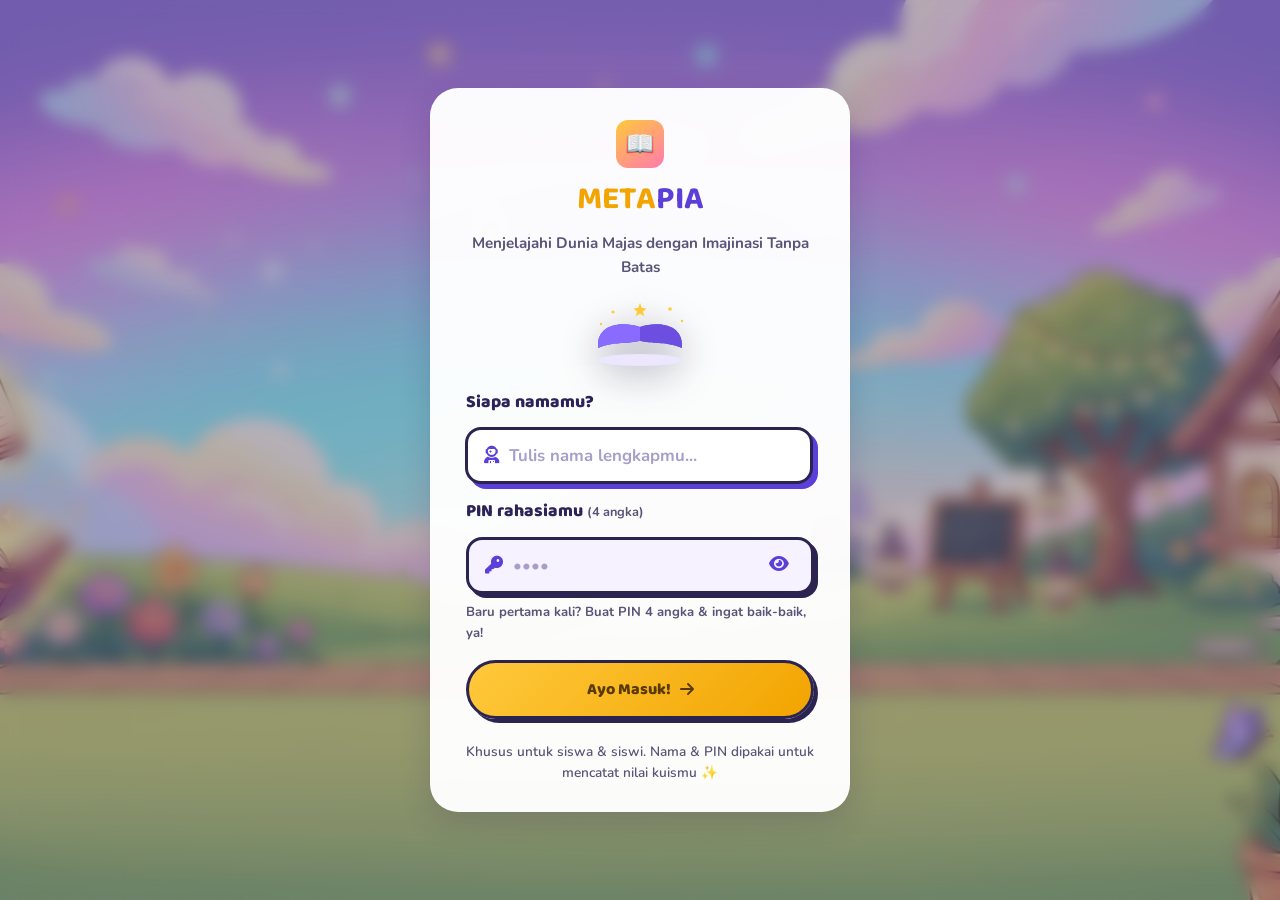
==== index.html @ 40ffdd29 "initial metapia" ====
<!DOCTYPE html>
<html lang="id">
<head>
<meta charset="UTF-8">
<meta name="viewport" content="width=device-width, initial-scale=1.0">
<title>Masuk — METAPIA</title>
<link rel="icon" href="data:image/svg+xml,<svg xmlns=%22http://www.w3.org/2000/svg%22 viewBox=%220 0 100 100%22><text y=%22.9em%22 font-size=%2290%22>📖</text></svg>">
<link rel="stylesheet" href="css/common.css">
<link rel="stylesheet" href="css/index.css">
<link rel="stylesheet" href="https://cdnjs.cloudflare.com/ajax/libs/font-awesome/6.5.1/css/all.min.css">
</head>
<body>

<div class="login-page">
  <div class="login-card">
    <div class="login-logo">
      <div class="brand-badge">📖</div>
    </div>
    <h1 class="login-title">
      <span style="color:var(--yellow-dark)">META</span><span style="color:var(--purple-700)">PIA</span>
    </h1>
    <p class="login-tag">Menjelajahi Dunia Majas dengan Imajinasi Tanpa Batas</p>

    <svg class="login-illustration" viewBox="0 0 200 140" fill="none" xmlns="http://www.w3.org/2000/svg">
      <ellipse cx="100" cy="120" rx="70" ry="10" fill="#EDE6FF"/>
      <path d="M30 95 C30 60 70 55 100 65 C130 55 170 60 170 95 L170 100 C140 88 130 95 100 88 C70 95 60 88 30 100 Z" fill="#5B3FD9"/>
      <path d="M30 95 C30 60 70 55 100 65 L100 88 C70 95 60 88 30 100 Z" fill="#8A6BFF"/>
      <path d="M170 95 C170 60 130 55 100 65 L100 88 C130 95 140 88 170 100 Z" fill="#6C4FE0"/>
      <g fill="#FFC93C">
        <path d="M100 25 l3 8 8 1-6 5 2 8-7-4-7 4 2-8-6-5 8-1z"/>
        <circle cx="55" cy="40" r="2.5"/>
        <circle cx="150" cy="35" r="3"/>
        <circle cx="170" cy="55" r="2"/>
        <circle cx="35" cy="60" r="2"/>
      </g>
    </svg>

    <!-- masuk pakai NAMA + PIN 4 angka (dicek ke Google Sheet, lihat js/auth.js) -->
    <form class="login-form" id="formLogin" novalidate>
      <label class="login-label" for="namaSiswa">Siapa namamu?</label>
      <div class="input-nama">
        <i class="fa-solid fa-user-astronaut"></i>
        <input type="text" id="namaSiswa" maxlength="40" placeholder="Tulis nama lengkapmu..." autocomplete="name" autofocus>
      </div>

      <label class="login-label" for="pinSiswa">PIN rahasiamu <small>(4 angka)</small></label>
      <div class="input-nama">
        <i class="fa-solid fa-key"></i>
        <input type="password" id="pinSiswa" inputmode="numeric" maxlength="4" placeholder="••••" autocomplete="off">
        <button type="button" class="lihat-pin" id="lihatPin" aria-label="Lihat PIN"><i class="fa-solid fa-eye"></i></button>
      </div>
      <p class="login-hint">Baru pertama kali? Buat PIN 4 angka &amp; ingat baik-baik, ya!</p>

      <p id="loginError" class="login-error"></p>
      <button type="submit" class="btn btn-primary btn-block" id="btnMasuk">
        Ayo Masuk! <i class="fa-solid fa-arrow-right"></i>
      </button>
    </form>

    <!-- muncul sekali waktu siswa baru daftar: ngingetin PIN-nya -->
    <div class="login-sukses" id="loginSukses" hidden>
      <div class="sukses-ikon">🎉</div>
      <h2>Halo, <span id="suksesNama"></span>!</h2>
      <p>Namamu sudah terdaftar. Ini PIN rahasiamu, <b>ingat baik-baik</b> ya:</p>
      <div class="pin-besar" id="suksesPin"></div>
      <p class="login-hint">PIN dipakai kalau kamu masuk dari HP/komputer lain.</p>
      <a href="dashboard.html" class="btn btn-primary btn-block">Oke, aku ingat! <i class="fa-solid fa-arrow-right"></i></a>
    </div>

    <p class="login-foot">
      Khusus untuk siswa &amp; siswi. Nama &amp; PIN dipakai untuk mencatat nilai kuismu ✨
    </p>
  </div>
</div>

<script src="js/sheet.js"></script>
<script src="js/auth.js"></script>
</body>
</html>
---- css/common.css ----
/* ==========================================================================
   METAPIA — common.css
   Berisi semua yang DIPAKAI BARENG di semua halaman:
   variabel warna, reset, background, navbar, tombol, footer.
   Wajib di-load duluan sebelum CSS khusus tiap halaman (index.css,
   dashboard.css, materi.css, dst).
   ==========================================================================

/* Ambil font dari Google Fonts.
   - Baloo 2  : buat judul / teks besar, bentuknya bulat & playful (cocok anak SD)
   - Nunito   : buat teks biasa / paragraf, biar tetap enak dibaca */
@import url('https://fonts.googleapis.com/css2?family=Baloo+2:wght@500;600;700;800&family=Nunito:wght@400;600;700;800&display=swap');

/* ==========================================================================
   VARIABEL WARNA & UKURAN (CSS Variables)
   Semua warna, radius, shadow dikumpulin di sini biar kalau mau ganti
   warna tema, cukup ubah di satu tempat ini aja, gak perlu cari satu-satu.
   ========================================================================== */
:root{
  /* warna ungu (warna utama brand METAPIA) */
  --purple-900:#2E2359;   /* ungu paling gelap, dipakai buat judul */
  --purple-700:#5B3FD9;   /* ungu utama, dipakai buat tombol & aksen */
  --purple-500:#8A6BFF;   /* ungu lebih terang */

  /* warna teks */
  --ink:#2C2450;          /* warna teks utama (hampir hitam, tapi keunguan) */
  --ink-soft:#5A5478;     /* warna teks kedua, lebih soft/abu-abu */

  /* warna-warna ceria buat kartu menu (Materi/Video/Kuis/Game) */
  --yellow:#FFC93C;
  --yellow-dark:#F2A400;
  --blue:#4FC3F7;
  --blue-dark:#2196D8;
  --pink:#FF7AAE;
  --pink-dark:#F2467F;
  --green:#3FDDB0;
  --green-dark:#17BC8F;

  --white:#FFFFFF;
  --card-bg:#FFFFFF;      /* warna dasar kartu/box */

  /* bayangan (box-shadow) yang dipakai berulang-ulang */
  --shadow-soft: 0 10px 30px rgba(46,35,89,0.18);  /* buat navbar & kartu login */
  --shadow-card: 0 8px 20px rgba(46,35,89,0.12);   /* buat kartu-kartu biasa */

  /* radius sudut biar bentuknya bulat/rounded, bukan kotak tajam */
  --radius-lg: 28px;  /* buat card besar (feature card, login card) */
  --radius-md: 18px;  /* buat card sedang (item card) */
  --radius-sm: 12px;  /* buat elemen kecil */

  /* biar gampang ganti font, cukup ubah di sini */
  --font-display:'Baloo 2', system-ui, sans-serif;
  --font-body:'Nunito', system-ui, sans-serif;

  /* skala tampilan (lihat bagian "SKALA LAYAR BESAR" di bawah) */
  --skala:1;
}

/* ==========================================================================
   SKALA LAYAR BESAR
   Semua ukuran di web ini pakai px, jadi di layar lebar (mis. laptop 1920
   dengan zoom Windows 100%) semuanya keliatan kecil & banyak ruang kosong.
   Solusinya: di layar yang lebar DAN tinggi, navbar + isi halaman + footer
   diperbesar otomatis pakai "zoom". Hasilnya mirip tampilan zoom 125%.

   PENTING: di dalam elemen yang di-zoom, satuan vh ikut membesar. Jadi
   ukuran yang pakai vh (panel komik, kuis, dashboard) dibagi var(--skala)
   biar tetap pas 1 layar.
   ========================================================================== */
@media (min-width:1700px) and (min-height:820px){ :root{ --skala:1.12; } }
@media (min-width:1880px) and (min-height:880px){ :root{ --skala:1.25; } }
@media (min-width:2300px) and (min-height:1100px){ :root{ --skala:1.5; } }

.navbar, .wrap, .site-footer, .login-card{ zoom:var(--skala); }

/* ==========================================================================
   RESET DASAR
   Biar semua browser mulai dari kondisi yang sama.
   ========================================================================== */
*,*::before,*::after{
  box-sizing:border-box; /* padding & border gak nambahin lebar elemen */
}
html{
  scroll-behavior:smooth; /* kalau ada scroll ke anchor, jalannya halus */
}

/* ==========================================================================
   BODY — background bgMateri.jpg yang diburamin + lapisan ungu tipis,
   SAMA di semua halaman biar serasi (panel komik di Materi/Video/Kuis
   pakai gambar yang sama tapi tajam, jadi keliatan "nyambung").

   Susunannya kolom: navbar di atas, .wrap (isi) ngisi sisa ruang, footer
   selalu nempel di bawah layar.
   ========================================================================== */
body{
  margin:0;
  font-family:var(--font-body);
  color:var(--ink);
  min-height:100vh;
  min-height:100svh;
  display:flex; flex-direction:column;

  background-image:url('../assets/bgMateri.jpg');
  background-size:cover;          /* foto nutupin seluruh layar */
  background-position:center;
  background-repeat:no-repeat;
  background-attachment:fixed;    /* foto diam waktu halaman di-scroll */

  overflow-x:hidden; /* jaga-jaga biar gak ada scroll horizontal gak sengaja */
}
body::before{
  content:''; position:fixed; inset:0; z-index:0;
  background:rgba(46,35,89,0.35);
  backdrop-filter:blur(8px);
  -webkit-backdrop-filter:blur(8px);
  pointer-events:none;
}

/* Judul (h1-h4) pakai font display, teks biasa (p) pakai font body */
h1,h2,h3,h4{ font-family:var(--font-display); margin:0; color:var(--purple-900); }
p{ margin:0; line-height:1.6; }
a{ text-decoration:none; color:inherit; } /* link gak digarisbawahi & warnanya ikut parent */
img{ max-width:100%; display:block; }     /* gambar gak akan melebihi lebar kontainernya */
button{ font-family:var(--font-body); cursor:pointer; }

/* ==========================================================================
   CONTAINER
   Pembungkus konten biar lebar maksimalnya konsisten & ada jarak di kanan-kiri.
   ========================================================================== */
.wrap{
  position:relative;
  z-index:1;
  flex:1 0 auto; /* isi halaman ngisi sisa ruang -> footer kedorong ke dasar layar */
  width:100%;
  max-width:1180px;
  margin:0 auto;   /* bikin kontainer ke tengah halaman */
  padding:0 24px;  /* jarak aman di kiri-kanan buat layar sempit */
}

/* ==========================================================================
   NAVBAR
   Bentuknya pil/rounded, mengambang di atas background foto.
   ========================================================================== */
.navbar{
  position:sticky;  /* nempel di atas layar terus, gak ikut ilang pas discroll */
  top:16px;         /* jarak dari atas layar waktu udah "nempel" */
  z-index:50;       /* dijadiin paling atas biar gak ketiban konten lain pas scroll */
  display:flex;
  align-items:center;
  justify-content:space-between; /* logo kiri, menu tengah, avatar kanan */
  width:calc(100% - 24px); /* body sekarang flex kolom, jadi lebar navbar harus disebut */
  max-width:1180px;
  margin:20px auto 0;
  padding:10px 22px;
  background:rgba(255,255,255,0.97); /* dibikin hampir solid biar gak kalah sama bg yang rame */
  border-radius:100px;               /* bentuk pil */
  box-shadow:0 14px 34px rgba(20,10,60,0.35); /* shadow dipertebal biar navbar "ngambang" jelas di atas bg */
}

.brand{ display:flex; align-items:center; gap:10px; font-family:var(--font-display); font-weight:800; font-size:1.3rem; }
.brand-badge{
  width:38px; height:38px; border-radius:12px;
  background:linear-gradient(145deg, var(--yellow), var(--pink));
  display:flex; align-items:center; justify-content:center;
  font-size:1.2rem;
}
.brand-name span:first-child{ color:var(--yellow-dark); } /* tulisan "META" */
.brand-name span:last-child{ color:var(--purple-700); }   /* tulisan "PIA" */

/* daftar menu navbar (Beranda, Materi, Video, Kuis, Game) */
.nav-links{ display:flex; align-items:center; gap:6px; list-style:none; margin:0; padding:0; }
.nav-links a{
  display:flex; align-items:center; gap:7px;
  padding:9px 16px; border-radius:100px; font-weight:800; color:var(--ink); /* dipertebal & digelapin dikit biar lebih jelas */
  font-size:.95rem;
}
.nav-links a:hover{ background:#EAF2FF; color:var(--purple-700); }
.nav-links a.active{ background:var(--purple-700); color:#fff; } /* menu yang lagi aktif/dibuka */

.nav-right{ display:flex; align-items:center; gap:12px; }
/* pil nama siswa di kanan navbar: [ikon] Nama Siswa */
.avatar-btn{
  display:flex; align-items:center; gap:8px;
  height:42px; max-width:220px;
  padding:0 16px 0 5px;
  border:2px solid var(--purple-700); border-radius:100px;
  background:#EAF2FF;
  font-family:var(--font-display); font-weight:800; font-size:1rem; color:var(--purple-700);
}
.avatar-ikon{
  flex:none;
  width:30px; height:30px;
  display:flex; align-items:center; justify-content:center;
  border-radius:50%;
  background:var(--purple-700); color:#fff;
  font-size:.85rem;
}
.avatar-nama{
  min-width:0;
  overflow:hidden; white-space:nowrap;
  text-overflow:ellipsis; /* nama kepanjangan -> "Muhammad Rah..." */
}
.avatar-btn.nama-panjang{ font-size:.86rem; } /* nama panjang: huruf dikecilin dikit */
.nav-toggle{ display:none; background:none; border:none; font-size:1.4rem; color:var(--purple-700); } /* tombol hamburger, cuma muncul di HP */

/* ==========================================================================
   TOMBOL (BUTTON)
   ========================================================================== */
.btn{
  display:inline-flex; align-items:center; justify-content:center; gap:9px;
  padding:14px 28px; border-radius:100px; border:none; font-weight:800;
  font-family:var(--font-display); font-size:1rem;
  white-space:nowrap; /* teks tombol gak akan turun baris */
}
.btn-primary{ background:linear-gradient(135deg, var(--yellow), var(--yellow-dark)); color:#5A3A00; }
.btn-outline{ background:#fff; color:var(--purple-700); box-shadow:var(--shadow-card); }
.btn-block{ width:100%; } /* tombol selebar kontainernya, biasa dipakai di login */

/* ==========================================================================
   FOOTER
   ========================================================================== */
.site-footer{ position:relative; z-index:1; text-align:center; padding:12px 16px 14px; color:rgba(255,255,255,0.85); font-weight:700; font-size:.85rem; text-shadow:0 2px 6px rgba(15,8,45,0.4); }

/* menu navbar versi HP, muncul waktu tombol hamburger diklik (lihat js/app.js) */
.nav-links.open{
  display:flex;
  position:absolute; top:64px; left:0; right:0; margin:0 12px;
  background:#fff; border-radius:20px; flex-direction:column; padding:14px;
  box-shadow:var(--shadow-soft); z-index:20;
}
.nav-links.open a{ width:100%; }

/* =========================================================================
   RESPONSIVE — bagian yang DIPAKAI BARENG (navbar & menu HP)
   ========================================================================= */
@media (max-width:980px){
  .nav-links{ display:none; }   /* menu navbar disembunyiin */
  .nav-toggle{ display:block; } /* tombol hamburger dimunculin */
}
@media (max-width:600px){
  .navbar{ margin:14px 12px 0; padding:10px 14px; }
  .brand-name{ font-size:1.05rem; }
  .nav-right{ gap:8px; min-width:0; }
  .avatar-btn{ max-width:130px; height:38px; padding:0 12px 0 4px; font-size:.88rem; }
  .avatar-btn.nama-panjang{ font-size:.8rem; }
  .avatar-ikon{ width:28px; height:28px; }
}
@media (max-width:380px){
  .brand-name{ display:none; } /* HP kecil banget: logo aja, biar nama siswa muat */
}
---- css/index.css ----
/* ==========================================================================
   METAPIA — index.css
   Khusus halaman login (index.html). Butuh common.css duluan untuk
   variabel warna, font, dan style dasar.
   ==========================================================================

/* ==========================================================================
   HALAMAN LOGIN
   ========================================================================== */
.login-page{ min-height:100vh; display:flex; align-items:center; justify-content:center; padding:24px; }
.login-card{
  position:relative; z-index:1;
  background:rgba(255,255,255,0.97);
  width:100%; max-width:420px;
  border-radius:var(--radius-lg);
  padding:32px 36px 28px;
  box-shadow:var(--shadow-soft);
  text-align:center;
}
.login-logo{ display:flex; align-items:center; justify-content:center; gap:10px; margin-bottom:6px; }
.login-logo .brand-badge{ width:48px; height:48px; font-size:1.5rem; }
.login-title{ font-size:2rem; margin-top:6px; }
.login-tag{ color:var(--ink-soft); font-weight:700; margin-top:6px; font-size:.95rem; }
.login-illustration{
  width:120px; margin:8px auto 4px;
  filter:drop-shadow(0 10px 18px rgba(15,8,45,0.35)); /* sama kayak book-illustration, ngikutin bentuk gambar */
}

/* form nama siswa */
.login-form[hidden]{ display:none; }
.login-form{ display:flex; flex-direction:column; gap:12px; text-align:left; margin-top:6px; }
.login-label{ font-family:var(--font-display); font-weight:800; font-size:1.1rem; color:var(--purple-900); }
.input-nama{
  display:flex; align-items:center; gap:10px;
  padding:0 16px;
  background:#F6F2FF;
  border:3px solid var(--ink); border-radius:16px;
  box-shadow:4px 4px 0 var(--ink);
  transition:box-shadow .15s, transform .15s;
}
.input-nama:focus-within{ background:#fff; transform:translate(-1px,-1px); box-shadow:5px 5px 0 var(--purple-700); }
.input-nama i{ color:var(--purple-700); font-size:1.1rem; }
.input-nama input{
  flex:1; min-width:0;
  padding:14px 0;
  border:none; outline:none; background:transparent;
  font-family:var(--font-body); font-weight:800; font-size:1.05rem; color:var(--ink);
}
.input-nama input::placeholder{ color:#A79FC9; font-weight:700; }
.login-label small{ font-family:var(--font-body); font-size:.8rem; font-weight:700; color:var(--ink-soft); }
.lihat-pin{ border:none; background:none; color:var(--ink-soft); font-size:1rem; padding:6px; }
.login-hint{ margin-top:-4px; font-size:.82rem; font-weight:700; color:var(--ink-soft); }
.login-form .btn:disabled{ opacity:.7; cursor:wait; }

/* layar sukses daftar (nunjukin PIN) */
.login-sukses{ display:flex; flex-direction:column; align-items:center; gap:10px; margin-top:6px; }
.login-sukses[hidden]{ display:none; }
.sukses-ikon{ font-size:2.4rem; }
.login-sukses h2{ font-size:1.5rem; }
.login-sukses p{ color:var(--ink-soft); font-weight:700; font-size:.95rem; }
.pin-besar{
  font-family:var(--font-display); font-weight:800; font-size:2.6rem; letter-spacing:12px;
  padding:6px 18px 6px 30px;
  background:var(--yellow); color:var(--ink);
  border:3px solid var(--ink); border-radius:16px; box-shadow:4px 4px 0 var(--ink);
}
.login-sukses .btn{ margin-top:8px; border:3px solid var(--ink); box-shadow:4px 4px 0 var(--ink); }
.login-form .btn{ margin-top:4px; border:3px solid var(--ink); box-shadow:4px 4px 0 var(--ink); }
.login-form .btn:active{ transform:translate(3px,3px); box-shadow:1px 1px 0 var(--ink); }
.login-foot{ margin-top:22px; font-size:.85rem; color:var(--ink-soft); font-weight:600; }
.login-error{ display:none; background:#FFE3E3; color:#C23A3A; font-weight:700; font-size:.85rem; padding:10px 14px; border-radius:12px; } /* muncul cuma kalau login gagal */

/* layar PIN (siswa baru) muncul -> ilustrasi buku disembunyikan biar muat */
.login-card:has(.login-sukses:not([hidden])) .login-illustration{ display:none; }
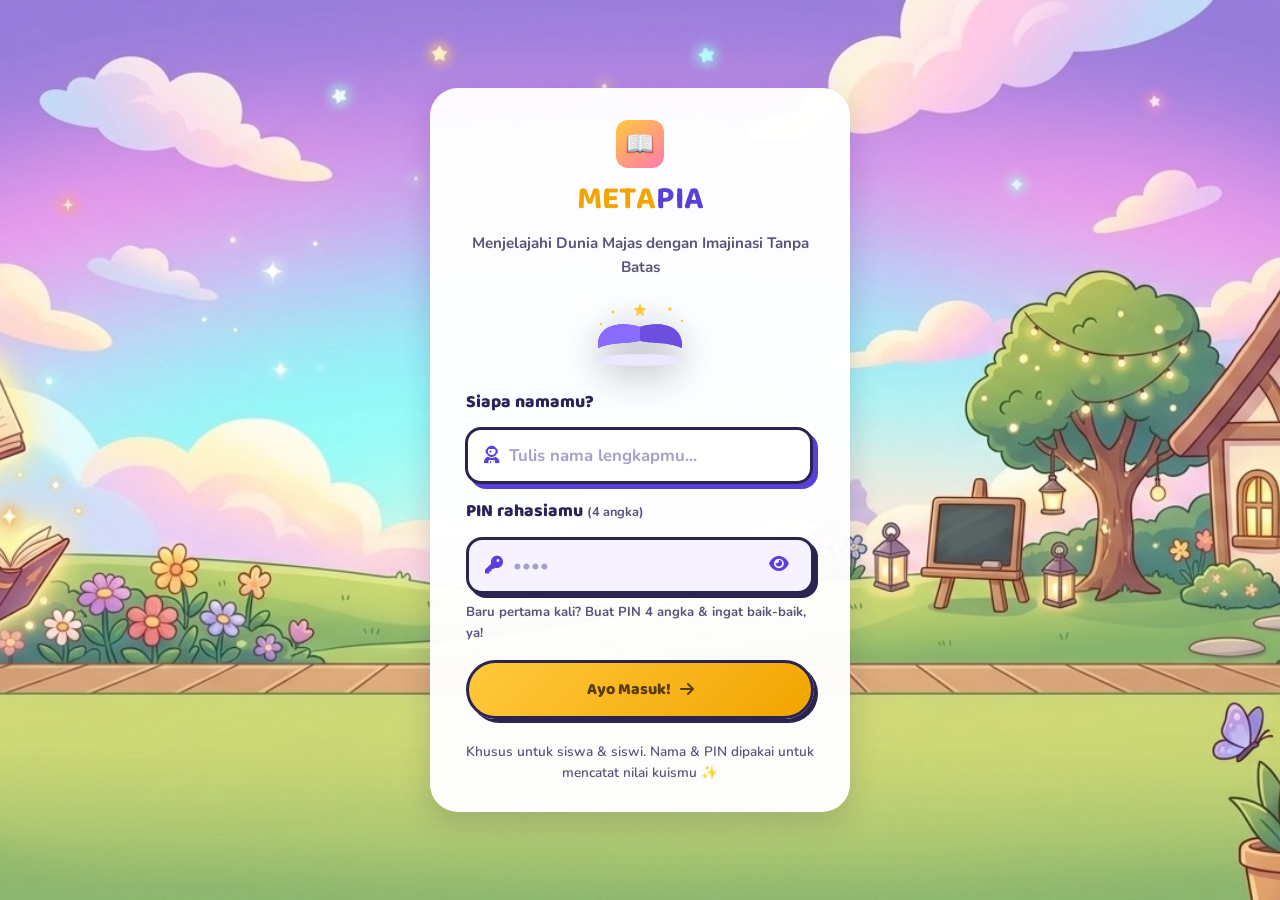
==== commit 001dafe3: "perbaikan kupu kupu" ====
--- a/index.html
+++ b/index.html
@@ -73,6 +73,7 @@
   </div>
 </div>
 
+<script src="js/kupu.js"></script>
 <script src="js/sheet.js"></script>
 <script src="js/auth.js"></script>
 </body>
--- a/css/common.css
+++ b/css/common.css
@@ -101,20 +101,48 @@
   display:flex; flex-direction:column;
 
   background-image:url('../assets/bgMateri.jpg');
-  background-size:cover;          /* foto nutupin seluruh layar */
-  background-position:center;
+  background-size:cover;            /* foto nutupin seluruh layar */
+  background-position:center bottom; /* rumputnya selalu di bawah -> tokoh "napak" */
   background-repeat:no-repeat;
-  background-attachment:fixed;    /* foto diam waktu halaman di-scroll */
+  background-attachment:fixed;      /* foto diam waktu halaman di-scroll */
 
   overflow-x:hidden; /* jaga-jaga biar gak ada scroll horizontal gak sengaja */
-}
-body::before{
-  content:''; position:fixed; inset:0; z-index:0;
-  background:rgba(46,35,89,0.35);
-  backdrop-filter:blur(8px);
-  -webkit-backdrop-filter:blur(8px);
+
+  /* tinggi navbar + jaraknya (dipakai ngitung ukuran panggung/kartu) */
+  --tinggi-navbar:82px;
+}
+
+/* ==========================================================================
+   KUPU-KUPU di background yang kepak-kepak sayap (dipasang js/kupu.js)
+   Sayap "buka-tutup" = gambarnya dipipihin ke samping (scaleX) dengan poros
+   di badan kupu-kupu, plus melayang naik-turun pelan.
+   ========================================================================== */
+.kupu{
+  position:fixed; z-index:0;
   pointer-events:none;
-}
+  animation:kupuMelayang 3.2s ease-in-out infinite;
+}
+.kupu img{
+  display:block; width:100%; height:100%;
+  max-width:none;
+  animation:kupuKepak .55s ease-in-out infinite alternate;
+}
+@keyframes kupuKepak{
+  0%  { transform:scaleX(1); }
+  100%{ transform:scaleX(.25) skewY(-6deg); }
+}
+@keyframes kupuMelayang{
+  0%,100%{ transform:translate(0,0) rotate(0); }
+  50%    { transform:translate(-3px,-7px) rotate(-4deg); }
+}
+/* yang gak suka animasi (pengaturan HP/laptop) -> kupu-kupu diam */
+@media (prefers-reduced-motion:reduce){
+  .kupu, .kupu img{ animation:none; }
+}
+
+/* halaman "layar penuh" (Materi, Video, Kuis, Game): footer disembunyikan biar
+   panggung/kartunya bisa sebesar mungkin. Tombol Keluar ada di pil nama. */
+body.layar-penuh .site-footer{ display:none; }
 
 /* Judul (h1-h4) pakai font display, teks biasa (p) pakai font body */
 h1,h2,h3,h4{ font-family:var(--font-display); margin:0; color:var(--purple-900); }
@@ -180,6 +208,7 @@
 .nav-right{ display:flex; align-items:center; gap:12px; }
 /* pil nama siswa di kanan navbar: [ikon] Nama Siswa */
 .avatar-btn{
+  cursor:pointer; /* diklik = keluar (lihat js/app.js) */
   display:flex; align-items:center; gap:8px;
   height:42px; max-width:220px;
   padding:0 16px 0 5px;
@@ -233,9 +262,54 @@
 /* =========================================================================
    RESPONSIVE — bagian yang DIPAKAI BARENG (navbar & menu HP)
    ========================================================================= */
+/* ==========================================================================
+   MENU BAWAH ALA APLIKASI (HP & tablet) — dibikin js/app.js
+   Di HP, menu navbar atas diganti 5 tombol besar di bawah layar (gampang
+   dijangkau jempol anak-anak). Navbar atas tinggal logo + nama.
+   ========================================================================== */
+.menu-bawah{ display:none; }
+
 @media (max-width:980px){
-  .nav-links{ display:none; }   /* menu navbar disembunyiin */
-  .nav-toggle{ display:block; } /* tombol hamburger dimunculin */
+  .nav-links{ display:none; }   /* menu navbar atas disembunyiin */
+  .nav-toggle{ display:none; }  /* gak perlu hamburger lagi, ada menu bawah */
+
+  body.ada-menu-bawah{
+    --tinggi-menu-bawah:calc(72px + env(safe-area-inset-bottom, 0px));
+    padding-bottom:var(--tinggi-menu-bawah);
+  }
+  .menu-bawah{
+    position:fixed; z-index:60;
+    left:10px; right:10px; bottom:calc(8px + env(safe-area-inset-bottom, 0px));
+    display:grid; grid-template-columns:repeat(5, 1fr);
+    height:62px; padding:6px;
+    background:#fff;
+    border:3px solid var(--ink); border-radius:22px;
+    box-shadow:0 6px 0 rgba(44,36,80,.55), 0 12px 26px rgba(20,10,60,.35);
+  }
+  .menu-bawah a{
+    display:flex; flex-direction:column; align-items:center; justify-content:center; gap:2px;
+    border-radius:16px;
+    color:var(--ink-soft);
+    font-family:var(--font-display); font-weight:800; font-size:.72rem; line-height:1;
+    transition:background .15s, color .15s, transform .15s;
+  }
+  .menu-bawah-ikon{ font-size:1.25rem; line-height:1; }
+  .menu-bawah a:active{ transform:scale(.92); }
+  .menu-bawah a.is-aktif{
+    background:var(--yellow); color:var(--ink);
+    box-shadow:inset 0 0 0 2px var(--ink);
+  }
+  .menu-bawah a.is-aktif .menu-bawah-ikon{ animation:ikonLoncat .5s ease; }
+  @keyframes ikonLoncat{ 40%{ transform:translateY(-4px) scale(1.15); } }
+
+  /* footer pindah ke atas menu bawah */
+  .site-footer{ padding-bottom:6px; }
+}
+/* laptop yang layarnya PENDEK (banyak laptop + bookmark bar): navbar diringkas
+   biar ruang buat isi halaman lebih banyak */
+@media (max-height:760px){
+  body{ --tinggi-navbar:64px; }
+  .navbar{ margin-top:10px; top:10px; padding:6px 18px; }
 }
 @media (max-width:600px){
   .navbar{ margin:14px 12px 0; padding:10px 14px; }
@@ -246,5 +320,9 @@
   .avatar-ikon{ width:28px; height:28px; }
 }
 @media (max-width:380px){
-  .brand-name{ display:none; } /* HP kecil banget: logo aja, biar nama siswa muat */
-}
+  /* HP kecil: tulisan METAPIA tetap tampil, cuma dikecilin; pil nama dipersempit */
+  .brand{ gap:7px; }
+  .brand-badge{ width:34px; height:34px; }
+  .brand-name{ font-size:.98rem; }
+  .avatar-btn{ max-width:112px; }
+}
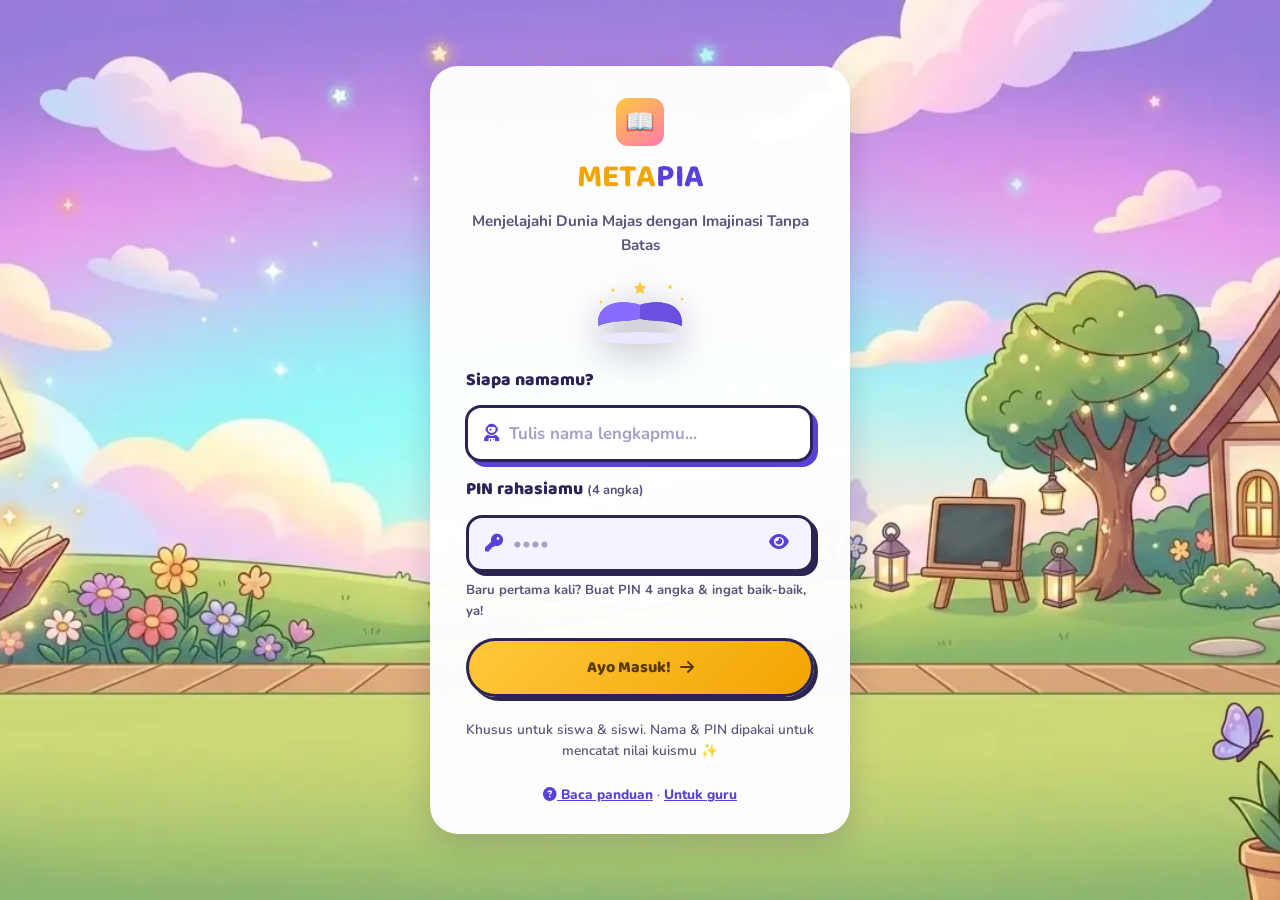
==== commit 6e099788: "PWA + offline: service worker, font/ikon/three.js lokal, login offline, deteksi jaringan lambat, hal" ====
--- a/index.html
+++ b/index.html
@@ -7,7 +7,11 @@
 <link rel="icon" href="data:image/svg+xml,<svg xmlns=%22http://www.w3.org/2000/svg%22 viewBox=%220 0 100 100%22><text y=%22.9em%22 font-size=%2290%22>📖</text></svg>">
 <link rel="stylesheet" href="css/common.css">
 <link rel="stylesheet" href="css/index.css">
-<link rel="stylesheet" href="https://cdnjs.cloudflare.com/ajax/libs/font-awesome/6.5.1/css/all.min.css">
+<!-- PWA: bisa dipasang ke layar utama HP & dibuka offline (lihat sw.js, js/pwa.js) -->
+<link rel="manifest" href="manifest.json">
+<meta name="theme-color" content="#5B3FD9">
+<link rel="apple-touch-icon" href="assets/ikon/apple-touch-icon.png">
+<link rel="stylesheet" href="css/ikon.css">
 </head>
 <body>
 
@@ -70,9 +74,11 @@
     <p class="login-foot">
       Khusus untuk siswa &amp; siswi. Nama &amp; PIN dipakai untuk mencatat nilai kuismu ✨
     </p>
+    <p class="login-foot"><a href="panduan.html" style="color:var(--purple-700); text-decoration:underline; font-weight:800;"><i class="fa-solid fa-circle-question"></i> Baca panduan</a> · <a href="panduan.html#guru" style="color:var(--purple-700); text-decoration:underline; font-weight:800;">Untuk guru</a></p>
   </div>
 </div>
 
+<script src="js/pwa.js"></script>
 <script src="js/kupu.js"></script>
 <script src="js/sheet.js"></script>
 <script src="js/auth.js"></script>
--- a/css/common.css
+++ b/css/common.css
@@ -6,10 +6,20 @@
    dashboard.css, materi.css, dst).
    ==========================================================================
 
-/* Ambil font dari Google Fonts.
+/* Font METAPIA:
    - Baloo 2  : buat judul / teks besar, bentuknya bulat & playful (cocok anak SD)
    - Nunito   : buat teks biasa / paragraf, biar tetap enak dibaca */
-@import url('https://fonts.googleapis.com/css2?family=Baloo+2:wght@500;600;700;800&family=Nunito:wght@400;600;700;800&display=swap');
+/* font disimpan sendiri di assets/font/ (bukan dari Google Fonts) biar
+   ikut tersimpan offline. Keduanya font "variable": 1 file = semua ketebalan.
+   Sumber: Google Fonts (lisensi SIL Open Font License), subset huruf latin. */
+@font-face{
+  font-family:'Baloo 2'; font-style:normal; font-weight:400 800; font-display:swap;
+  src:url('../assets/font/baloo2.woff2') format('woff2');
+}
+@font-face{
+  font-family:'Nunito'; font-style:normal; font-weight:200 1000; font-display:swap;
+  src:url('../assets/font/nunito.woff2') format('woff2');
+}
 
 /* ==========================================================================
    VARIABEL WARNA & UKURAN (CSS Variables)
@@ -85,7 +95,7 @@
 }
 
 /* ==========================================================================
-   BODY — background bgMateri.jpg yang diburamin + lapisan ungu tipis,
+   BODY — background bgMateri.webp yang diburamin + lapisan ungu tipis,
    SAMA di semua halaman biar serasi (panel komik di Materi/Video/Kuis
    pakai gambar yang sama tapi tajam, jadi keliatan "nyambung").
 
@@ -100,7 +110,7 @@
   min-height:100svh;
   display:flex; flex-direction:column;
 
-  background-image:url('../assets/bgMateri.jpg');
+  background-image:url('../assets/bgMateri.webp');
   background-size:cover;            /* foto nutupin seluruh layar */
   background-position:center bottom; /* rumputnya selalu di bawah -> tokoh "napak" */
   background-repeat:no-repeat;
@@ -111,6 +121,30 @@
   /* tinggi navbar + jaraknya (dipakai ngitung ukuran panggung/kartu) */
   --tinggi-navbar:82px;
 }
+
+/* ==========================================================================
+   PENANDA OFFLINE (dipasang js/pwa.js, muncul otomatis waktu internet putus)
+   ========================================================================== */
+.penanda-offline{
+  position:fixed; z-index:80; left:50%; bottom:18px; transform:translateX(-50%);
+  max-width:calc(100% - 24px);
+  cursor:pointer;
+  padding:7px 14px;
+  background:#2C2450; color:#fff;
+  border:2px solid #fff; border-radius:100px;
+  box-shadow:0 6px 16px rgba(20,10,60,.35);
+  font-family:var(--font-body); font-weight:800; font-size:.82rem; text-align:center;
+  animation:offlineMuncul .35s ease-out;
+}
+.penanda-offline[hidden]{ display:none; }
+@keyframes offlineMuncul{ from{ opacity:0; transform:translate(-50%,10px); } }
+.penanda-singkat{ display:none; }
+.penanda-offline.is-kecil{ left:14px; transform:none; padding:5px 12px; }
+.penanda-offline.is-kecil .penanda-teks{ display:none; }
+.penanda-offline.is-kecil .penanda-singkat{ display:inline; }
+/* HP: di atas menu bawah */
+@media (max-width:980px){ .penanda-offline{ bottom:calc(var(--tinggi-menu-bawah, 0px) + 10px); } }
+@media (max-width:600px){ .penanda-offline{ font-size:.74rem; } }
 
 /* ==========================================================================
    KUPU-KUPU di background yang kepak-kepak sayap (dipasang js/kupu.js)
@@ -230,6 +264,13 @@
   text-overflow:ellipsis; /* nama kepanjangan -> "Muhammad Rah..." */
 }
 .avatar-btn.nama-panjang{ font-size:.86rem; } /* nama panjang: huruf dikecilin dikit */
+.btn-panduan{ /* tombol "?" ke halaman Panduan */
+  width:42px; height:42px; flex:none;
+  display:flex; align-items:center; justify-content:center;
+  border:2px solid var(--purple-700); border-radius:50%;
+  background:#fff; color:var(--purple-700); font-size:1.2rem;
+}
+.btn-panduan:hover, .btn-panduan.is-aktif{ background:var(--purple-700); color:#fff; }
 .nav-toggle{ display:none; background:none; border:none; font-size:1.4rem; color:var(--purple-700); } /* tombol hamburger, cuma muncul di HP */
 
 /* ==========================================================================
@@ -316,6 +357,7 @@
   .brand-name{ font-size:1.05rem; }
   .nav-right{ gap:8px; min-width:0; }
   .avatar-btn{ max-width:130px; height:38px; padding:0 12px 0 4px; font-size:.88rem; }
+  .btn-panduan{ width:38px; height:38px; font-size:1.05rem; }
   .avatar-btn.nama-panjang{ font-size:.8rem; }
   .avatar-ikon{ width:28px; height:28px; }
 }
@@ -324,5 +366,5 @@
   .brand{ gap:7px; }
   .brand-badge{ width:34px; height:34px; }
   .brand-name{ font-size:.98rem; }
-  .avatar-btn{ max-width:112px; }
-}
+  .avatar-btn{ max-width:96px; }
+}
--- a/css/ikon.css
+++ b/css/ikon.css
@@ -0,0 +1,50 @@
+/* METAPIA — ikon.css (DIBUAT OTOMATIS oleh docs/buat-ikon.py, jangan diedit manual)
+   Font Awesome Free 6.5.1 (https://fontawesome.com, lisensi ikon CC BY 4.0, font SIL OFL 1.1)
+   dipangkas: hanya ikon yang dipakai METAPIA. */
+@font-face{font-family:'FA Solid';font-style:normal;font-weight:900;font-display:block;src:url('../assets/font/fa-solid.woff2') format('woff2');}
+@font-face{font-family:'FA Regular';font-style:normal;font-weight:400;font-display:block;src:url('../assets/font/fa-regular.woff2') format('woff2');}
+.fa-solid,.fa-regular{display:inline-block;font-style:normal;font-variant:normal;line-height:1;text-rendering:auto;-webkit-font-smoothing:antialiased;-moz-osx-font-smoothing:grayscale;}
+.fa-solid{font-family:'FA Solid';font-weight:900;}
+.fa-regular{font-family:'FA Regular';font-weight:400;}
+.fa-solid::before,.fa-regular::before{content:var(--fa);}
+.fa-spin{animation:fa-spin 1.2s linear infinite;}
+@keyframes fa-spin{to{transform:rotate(360deg);}}
+.fa-arrow-left{--fa:"\f060";}
+.fa-arrow-right{--fa:"\f061";}
+.fa-bars{--fa:"\f0c9";}
+.fa-bolt{--fa:"\f0e7";}
+.fa-book{--fa:"\f02d";}
+.fa-box-archive{--fa:"\f187";}
+.fa-circle-check{--fa:"\f058";}
+.fa-circle-question{--fa:"\f059";}
+.fa-clapperboard{--fa:"\e131";}
+.fa-cube{--fa:"\f1b2";}
+.fa-download{--fa:"\f019";}
+.fa-eye{--fa:"\f06e";}
+.fa-eye-slash{--fa:"\f070";}
+.fa-flag-checkered{--fa:"\f11e";}
+.fa-gamepad{--fa:"\f11b";}
+.fa-gauge-simple{--fa:"\f629";}
+.fa-gauge-simple-high{--fa:"\f62a";}
+.fa-hand{--fa:"\f256";}
+.fa-heart{--fa:"\f004";}
+.fa-house{--fa:"\f015";}
+.fa-image{--fa:"\f03e";}
+.fa-key{--fa:"\f084";}
+.fa-list-ol{--fa:"\f0cb";}
+.fa-map{--fa:"\f279";}
+.fa-pause{--fa:"\f04c";}
+.fa-pen-to-square{--fa:"\f044";}
+.fa-play{--fa:"\f04b";}
+.fa-rotate-right{--fa:"\f2f9";}
+.fa-spinner{--fa:"\f110";}
+.fa-square{--fa:"\f0c8";}
+.fa-star{--fa:"\f005";}
+.fa-stopwatch{--fa:"\f2f2";}
+.fa-thumbs-up{--fa:"\f164";}
+.fa-trophy{--fa:"\f091";}
+.fa-user{--fa:"\f007";}
+.fa-user-astronaut{--fa:"\f4fb";}
+.fa-volume-high{--fa:"\f028";}
+.fa-volume-xmark{--fa:"\f6a9";}
+.fa-xmark{--fa:"\f00d";}
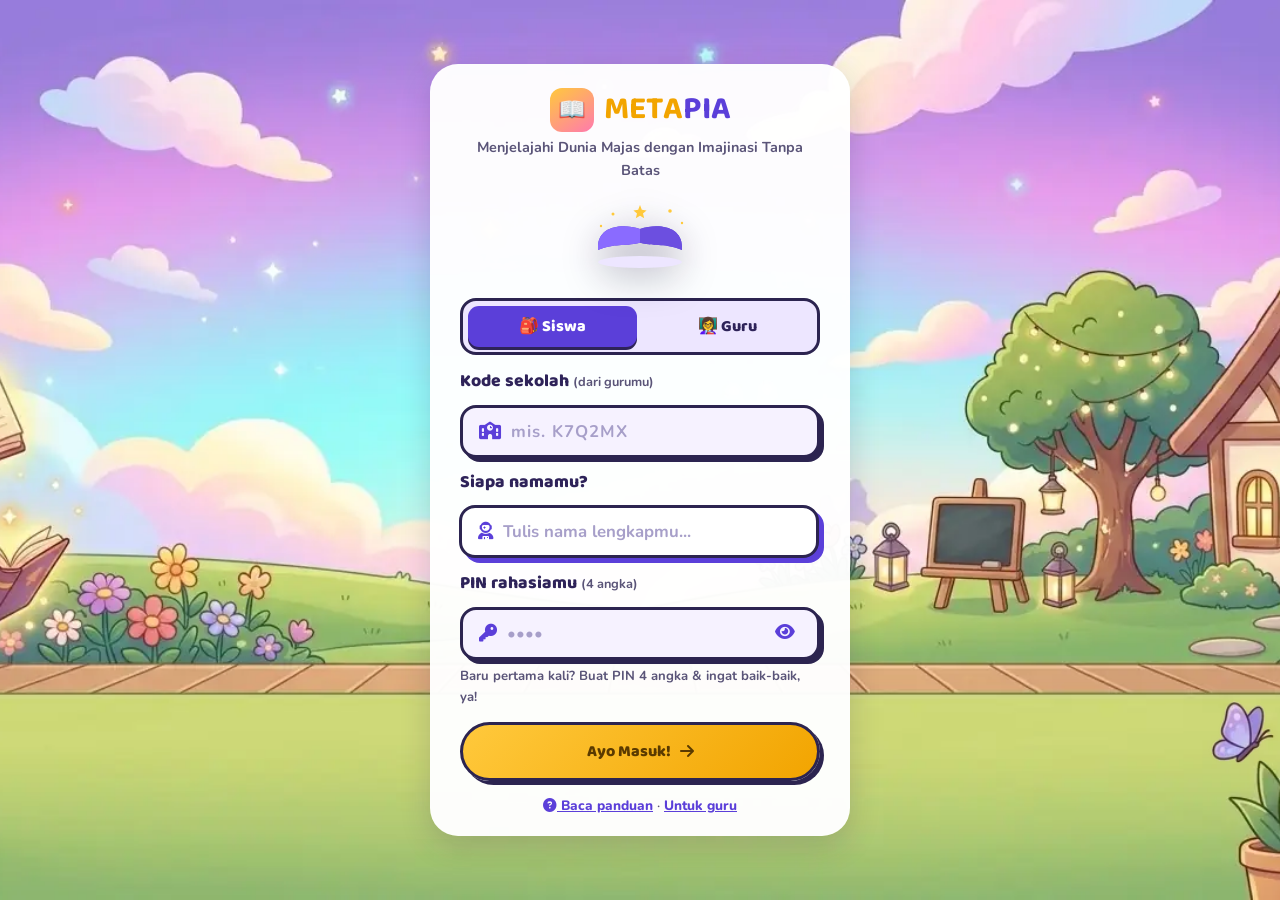
==== commit fb7cabf3: "revisi guru & sekolah" ====
--- a/index.html
+++ b/index.html
@@ -17,12 +17,12 @@
 
 <div class="login-page">
   <div class="login-card">
-    <div class="login-logo">
+    <div class="login-kepala">
       <div class="brand-badge">📖</div>
+      <h1 class="login-title">
+        <span style="color:var(--yellow-dark)">META</span><span style="color:var(--purple-700)">PIA</span>
+      </h1>
     </div>
-    <h1 class="login-title">
-      <span style="color:var(--yellow-dark)">META</span><span style="color:var(--purple-700)">PIA</span>
-    </h1>
     <p class="login-tag">Menjelajahi Dunia Majas dengan Imajinasi Tanpa Batas</p>
 
     <svg class="login-illustration" viewBox="0 0 200 140" fill="none" xmlns="http://www.w3.org/2000/svg">
@@ -39,8 +39,24 @@
       </g>
     </svg>
 
-    <!-- masuk pakai NAMA + PIN 4 angka (dicek ke Google Sheet, lihat js/auth.js) -->
+    <!-- pilih peran: Siswa / Guru -->
+    <div class="peran-tab" role="tablist" aria-label="Masuk sebagai">
+      <button type="button" role="tab" class="peran-btn is-aktif" id="tabSiswa" aria-selected="true">🎒 Siswa</button>
+      <button type="button" role="tab" class="peran-btn" id="tabGuru" aria-selected="false">👩‍🏫 Guru</button>
+    </div>
+
+    <!-- SISWA: KODE SEKOLAH + NAMA + PIN 4 angka (dicek ke Google Sheet, lihat js/auth.js).
+         Buka lewat link/QR guru (index.html?sekolah=KODE) -> kodenya sudah terisi -->
     <form class="login-form" id="formLogin" novalidate>
+      <div class="baris-sekolah" id="barisSekolahSiswa">
+        <label class="login-label" for="kodeSekolahSiswa">Kode sekolah <small>(dari gurumu)</small></label>
+        <div class="input-nama">
+          <i class="fa-solid fa-school"></i>
+          <input type="text" id="kodeSekolahSiswa" class="input-kode" maxlength="7" placeholder="mis. K7Q2MX" autocomplete="off" autocapitalize="characters" spellcheck="false">
+        </div>
+        <p class="info-sekolah" id="infoSekolahSiswa" hidden></p>
+      </div>
+
       <label class="login-label" for="namaSiswa">Siapa namamu?</label>
       <div class="input-nama">
         <i class="fa-solid fa-user-astronaut"></i>
@@ -53,7 +69,7 @@
         <input type="password" id="pinSiswa" inputmode="numeric" maxlength="4" placeholder="••••" autocomplete="off">
         <button type="button" class="lihat-pin" id="lihatPin" aria-label="Lihat PIN"><i class="fa-solid fa-eye"></i></button>
       </div>
-      <p class="login-hint">Baru pertama kali? Buat PIN 4 angka &amp; ingat baik-baik, ya!</p>
+      <p class="login-hint login-hint-siswa">Baru pertama kali? Buat PIN 4 angka &amp; ingat baik-baik, ya!</p>
 
       <p id="loginError" class="login-error"></p>
       <button type="submit" class="btn btn-primary btn-block" id="btnMasuk">
@@ -71,10 +87,62 @@
       <a href="dashboard.html" class="btn btn-primary btn-block">Oke, aku ingat! <i class="fa-solid fa-arrow-right"></i></a>
     </div>
 
+    <!-- GURU: masuk / daftar (lihat js/auth-guru.js). Guru cuma bisa MELIHAT nilai -->
+    <form class="login-form" id="formGuru" novalidate hidden>
+      <div class="mode-guru">
+        <button type="button" class="mode-btn is-aktif" data-mode="masuk">Masuk</button>
+        <button type="button" class="mode-btn" data-mode="gabung">Gabung sekolah</button>
+        <button type="button" class="mode-btn" data-mode="baru">Sekolah baru</button>
+      </div>
+      <p class="login-hint" id="hintMode"></p>
+
+      <div class="baris-sekolah" id="barisKodeSekolahGuru">
+        <label class="login-label" for="kodeSekolahGuru">Kode sekolah</label>
+        <div class="input-nama">
+          <i class="fa-solid fa-school"></i>
+          <input type="text" id="kodeSekolahGuru" class="input-kode" maxlength="7" placeholder="mis. K7Q2MX" autocomplete="off" autocapitalize="characters" spellcheck="false">
+        </div>
+        <p class="info-sekolah" id="infoSekolahGuru" hidden></p>
+      </div>
+      <div class="baris-sekolah" id="barisSekolahBaru" hidden>
+        <label class="login-label" for="sekolahBaru">Nama sekolah</label>
+        <div class="input-nama">
+          <i class="fa-solid fa-plus"></i>
+          <input type="text" id="sekolahBaru" maxlength="60" placeholder="mis. SD Negeri 1 Ceria Makassar" autocomplete="organization">
+        </div>
+      </div>
+
+      <label class="login-label" for="namaGuru">Nama guru</label>
+      <div class="input-nama">
+        <i class="fa-solid fa-chalkboard-user"></i>
+        <input type="text" id="namaGuru" maxlength="40" placeholder="mis. Ibu Siti Aminah" autocomplete="name">
+      </div>
+
+      <label class="login-label" for="pinGuru">PIN guru <small>(6 angka)</small></label>
+      <div class="input-nama">
+        <i class="fa-solid fa-key"></i>
+        <input type="password" id="pinGuru" inputmode="numeric" maxlength="6" placeholder="••••••" autocomplete="off">
+        <button type="button" class="lihat-pin" id="lihatPinGuru" aria-label="Lihat PIN"><i class="fa-solid fa-eye"></i></button>
+      </div>
+
+      <div id="barisKodeGuru" hidden>
+        <label class="login-label" for="kodeGuru">Kode pembuat sekolah</label>
+        <div class="input-nama">
+          <i class="fa-solid fa-shield-halved"></i>
+          <input type="text" id="kodeGuru" maxlength="40" placeholder="Minta ke pengelola METAPIA" autocomplete="off">
+        </div>
+      </div>
+      <p class="login-hint" id="hintGuru">Guru hanya dapat <b>melihat</b> nilai siswa di sekolahnya.</p>
+
+      <p id="guruError" class="login-error"></p>
+      <button type="submit" class="btn btn-primary btn-block" id="btnGuru">
+        Masuk sebagai Guru <i class="fa-solid fa-arrow-right"></i>
+      </button>
+    </form>
+
     <p class="login-foot">
-      Khusus untuk siswa &amp; siswi. Nama &amp; PIN dipakai untuk mencatat nilai kuismu ✨
+      <a href="panduan.html"><i class="fa-solid fa-circle-question"></i> Baca panduan</a> · <a href="panduan.html#guru">Untuk guru</a>
     </p>
-    <p class="login-foot"><a href="panduan.html" style="color:var(--purple-700); text-decoration:underline; font-weight:800;"><i class="fa-solid fa-circle-question"></i> Baca panduan</a> · <a href="panduan.html#guru" style="color:var(--purple-700); text-decoration:underline; font-weight:800;">Untuk guru</a></p>
   </div>
 </div>
 
@@ -82,5 +150,6 @@
 <script src="js/kupu.js"></script>
 <script src="js/sheet.js"></script>
 <script src="js/auth.js"></script>
+<script src="js/auth-guru.js"></script>
 </body>
 </html>
--- a/css/index.css
+++ b/css/index.css
@@ -7,20 +7,56 @@
 /* ==========================================================================
    HALAMAN LOGIN
    ========================================================================== */
-.login-page{ min-height:100vh; display:flex; align-items:center; justify-content:center; padding:24px; }
+/* kartu di tengah layar; kalau layarnya pendek, kartu mulai dari atas &
+   halaman bisa di-scroll (margin:auto, bukan align-items:center, biar bagian
+   atas kartu gak kepotong) */
+.login-page{ min-height:100vh; min-height:100svh; display:flex; padding:20px 16px; }
 .login-card{
   position:relative; z-index:1;
+  margin:auto;
   background:rgba(255,255,255,0.97);
   width:100%; max-width:420px;
   border-radius:var(--radius-lg);
-  padding:32px 36px 28px;
+  padding:24px 30px 20px;
   box-shadow:var(--shadow-soft);
   text-align:center;
 }
-.login-logo{ display:flex; align-items:center; justify-content:center; gap:10px; margin-bottom:6px; }
-.login-logo .brand-badge{ width:48px; height:48px; font-size:1.5rem; }
-.login-title{ font-size:2rem; margin-top:6px; }
-.login-tag{ color:var(--ink-soft); font-weight:700; margin-top:6px; font-size:.95rem; }
+.login-kepala{ display:flex; align-items:center; justify-content:center; gap:10px; }
+.login-kepala .brand-badge{ width:44px; height:44px; font-size:1.4rem; }
+.login-title{ font-size:2rem; margin:0; line-height:1.1; }
+.login-tag{ color:var(--ink-soft); font-weight:700; margin-top:4px; font-size:.9rem; }
+
+/* tab Siswa / Guru */
+.peran-tab[hidden]{ display:none; }
+.peran-tab{
+  display:grid; grid-template-columns:1fr 1fr; gap:6px;
+  margin-top:14px; padding:5px;
+  background:#EDE6FF; border:3px solid var(--ink); border-radius:16px;
+}
+.peran-btn{
+  border:none; border-radius:11px; padding:8px 6px;
+  background:transparent; color:var(--purple-900);
+  font-family:var(--font-display); font-weight:800; font-size:1rem; cursor:pointer;
+}
+.peran-btn.is-aktif{ background:var(--purple-700); color:#fff; box-shadow:0 3px 0 var(--purple-900); }
+/* Masuk / Daftar baru (guru) */
+.mode-guru{ display:flex; gap:8px; }
+.mode-btn{
+  flex:1; padding:7px; border-radius:12px; cursor:pointer;
+  border:2px solid var(--purple-700); background:#fff; color:var(--purple-700);
+  font-family:var(--font-body); font-weight:800; font-size:.9rem;
+}
+.mode-btn.is-aktif{ background:var(--purple-700); color:#fff; }
+.baris-sekolah[hidden], #barisKodeGuru[hidden], .input-nama[hidden]{ display:none; }
+.baris-sekolah, #barisKodeGuru{ display:flex; flex-direction:column; gap:10px; }
+.input-kode{ text-transform:uppercase; letter-spacing:3px; }
+.input-kode::placeholder{ letter-spacing:1px; text-transform:none; }
+.info-sekolah[hidden]{ display:none; }
+.info-sekolah{ margin:-2px 0 0; font-size:.85rem; font-weight:800; color:var(--ink-soft); }
+.info-sekolah.is-ok{ color:#0E7A5B; }
+.info-sekolah.is-salah{ color:#C23A3A; }
+.mode-btn{ font-size:.82rem; padding:7px 4px; }
+#hintMode{ margin:0; }
 .login-illustration{
   width:120px; margin:8px auto 4px;
   filter:drop-shadow(0 10px 18px rgba(15,8,45,0.35)); /* sama kayak book-illustration, ngikutin bentuk gambar */
@@ -28,7 +64,7 @@
 
 /* form nama siswa */
 .login-form[hidden]{ display:none; }
-.login-form{ display:flex; flex-direction:column; gap:12px; text-align:left; margin-top:6px; }
+.login-form{ display:flex; flex-direction:column; gap:10px; text-align:left; margin-top:12px; }
 .login-label{ font-family:var(--font-display); font-weight:800; font-size:1.1rem; color:var(--purple-900); }
 .input-nama{
   display:flex; align-items:center; gap:10px;
@@ -40,12 +76,14 @@
 }
 .input-nama:focus-within{ background:#fff; transform:translate(-1px,-1px); box-shadow:5px 5px 0 var(--purple-700); }
 .input-nama i{ color:var(--purple-700); font-size:1.1rem; }
-.input-nama input{
+.input-nama input, .input-nama select{
   flex:1; min-width:0;
-  padding:14px 0;
+  padding:12px 0;
   border:none; outline:none; background:transparent;
   font-family:var(--font-body); font-weight:800; font-size:1.05rem; color:var(--ink);
 }
+.input-nama select{ cursor:pointer; text-overflow:ellipsis; }
+.input-nama select:disabled{ color:#A79FC9; cursor:wait; }
 .input-nama input::placeholder{ color:#A79FC9; font-weight:700; }
 .login-label small{ font-family:var(--font-body); font-size:.8rem; font-weight:700; color:var(--ink-soft); }
 .lihat-pin{ border:none; background:none; color:var(--ink-soft); font-size:1rem; padding:6px; }
@@ -67,8 +105,35 @@
 .login-sukses .btn{ margin-top:8px; border:3px solid var(--ink); box-shadow:4px 4px 0 var(--ink); }
 .login-form .btn{ margin-top:4px; border:3px solid var(--ink); box-shadow:4px 4px 0 var(--ink); }
 .login-form .btn:active{ transform:translate(3px,3px); box-shadow:1px 1px 0 var(--ink); }
-.login-foot{ margin-top:22px; font-size:.85rem; color:var(--ink-soft); font-weight:600; }
+.login-foot{ margin-top:14px; font-size:.85rem; color:var(--ink-soft); font-weight:600; }
+.login-foot a{ color:var(--purple-700); text-decoration:underline; font-weight:800; }
 .login-error{ display:none; background:#FFE3E3; color:#C23A3A; font-weight:700; font-size:.85rem; padding:10px 14px; border-radius:12px; } /* muncul cuma kalau login gagal */
+
+/* layar pendek (HP, laptop 1366x768): ilustrasi buku disembunyikan biar
+   formnya muat 1 layar tanpa scroll */
+@media (max-height:860px){
+  .login-illustration{ display:none; }
+}
+/* layar pendek: semua dirapatkan biar form siswa muat tanpa scroll */
+@media (max-height:760px){
+  .login-page{ padding:12px 12px; }
+  .login-card{ padding:16px 22px 12px; }
+  .login-kepala .brand-badge{ width:38px; height:38px; font-size:1.2rem; }
+  .login-title{ font-size:1.7rem; }
+  .login-tag{ display:none; }
+  .peran-tab{ margin-top:10px; padding:4px; }
+  .peran-btn{ padding:6px; font-size:.95rem; }
+  .login-form{ gap:6px; margin-top:10px; }
+  .login-label{ font-size:1rem; line-height:1.2; margin-top:4px; }
+  .input-nama input, .input-nama select{ padding:10px 0; font-size:1rem; }
+  .login-hint{ margin-top:0; font-size:.78rem; }
+  .login-form .btn{ margin-top:6px; padding-top:11px; padding-bottom:11px; }
+  .login-foot{ margin-top:10px; }
+}
+@media (max-width:420px){
+  .login-card{ padding:20px 18px 16px; }
+}
+.login-error{ margin:0; }
 
 /* layar PIN (siswa baru) muncul -> ilustrasi buku disembunyikan biar muat */
 .login-card:has(.login-sukses:not([hidden])) .login-illustration{ display:none; }
--- a/css/ikon.css
+++ b/css/ikon.css
@@ -15,11 +15,14 @@
 .fa-bolt{--fa:"\f0e7";}
 .fa-book{--fa:"\f02d";}
 .fa-box-archive{--fa:"\f187";}
+.fa-calendar-days{--fa:"\f073";}
+.fa-chalkboard-user{--fa:"\f51c";}
 .fa-circle-check{--fa:"\f058";}
 .fa-circle-question{--fa:"\f059";}
 .fa-clapperboard{--fa:"\e131";}
 .fa-cube{--fa:"\f1b2";}
 .fa-download{--fa:"\f019";}
+.fa-expand{--fa:"\f065";}
 .fa-eye{--fa:"\f06e";}
 .fa-eye-slash{--fa:"\f070";}
 .fa-flag-checkered{--fa:"\f11e";}
@@ -31,20 +34,31 @@
 .fa-house{--fa:"\f015";}
 .fa-image{--fa:"\f03e";}
 .fa-key{--fa:"\f084";}
+.fa-link{--fa:"\f0c1";}
 .fa-list-ol{--fa:"\f0cb";}
+.fa-magnifying-glass{--fa:"\f002";}
 .fa-map{--fa:"\f279";}
 .fa-pause{--fa:"\f04c";}
 .fa-pen-to-square{--fa:"\f044";}
 .fa-play{--fa:"\f04b";}
+.fa-plus{--fa:"\2b";}
+.fa-qrcode{--fa:"\f029";}
+.fa-right-from-bracket{--fa:"\f2f5";}
+.fa-rotate{--fa:"\f2f1";}
 .fa-rotate-right{--fa:"\f2f9";}
+.fa-school{--fa:"\f549";}
+.fa-shield-halved{--fa:"\f3ed";}
 .fa-spinner{--fa:"\f110";}
 .fa-square{--fa:"\f0c8";}
 .fa-star{--fa:"\f005";}
 .fa-stopwatch{--fa:"\f2f2";}
 .fa-thumbs-up{--fa:"\f164";}
+.fa-triangle-exclamation{--fa:"\f071";}
 .fa-trophy{--fa:"\f091";}
 .fa-user{--fa:"\f007";}
 .fa-user-astronaut{--fa:"\f4fb";}
+.fa-user-plus{--fa:"\f234";}
+.fa-users{--fa:"\f0c0";}
 .fa-volume-high{--fa:"\f028";}
 .fa-volume-xmark{--fa:"\f6a9";}
 .fa-xmark{--fa:"\f00d";}
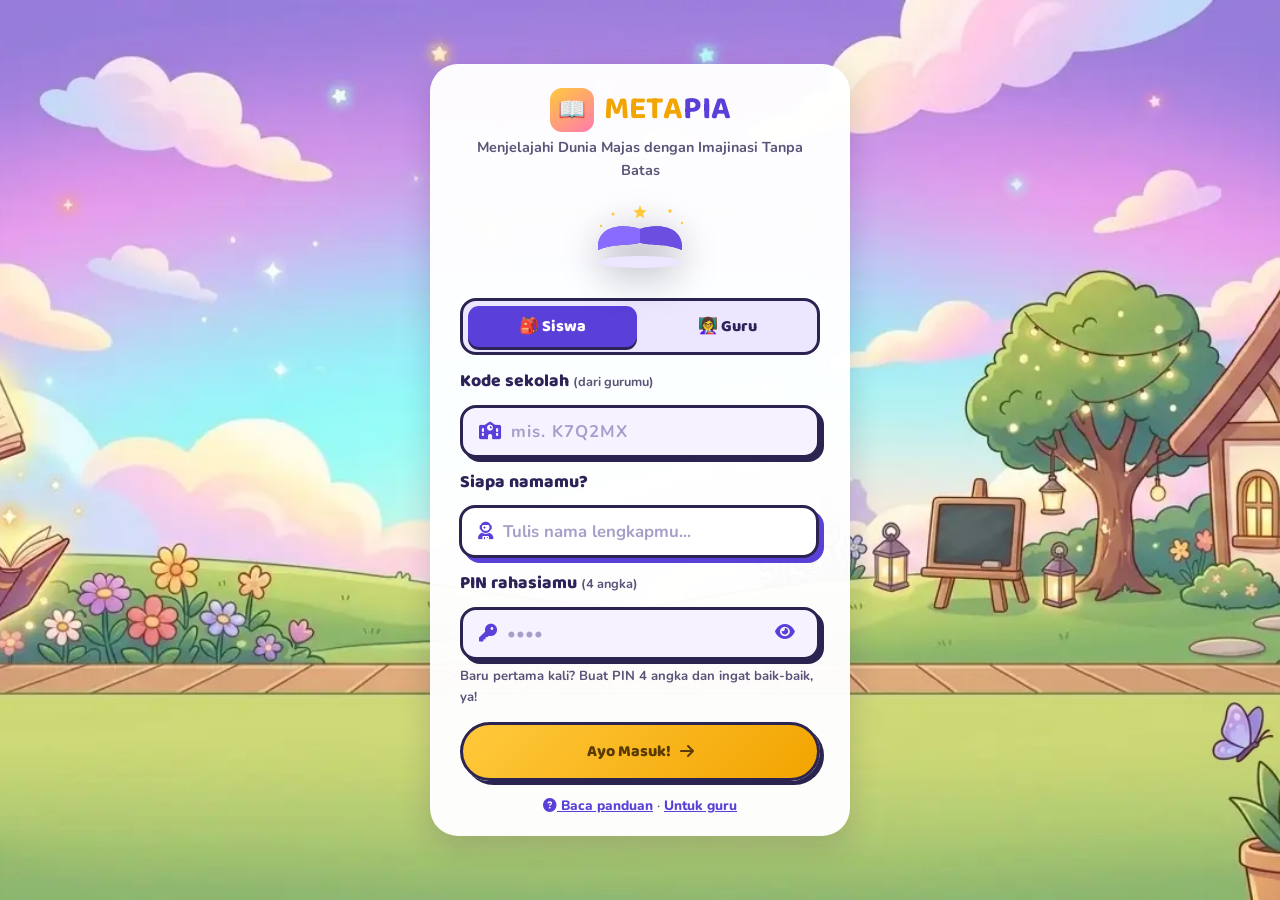
==== commit c51fb604: "eyd" ====
--- a/index.html
+++ b/index.html
@@ -69,7 +69,7 @@
         <input type="password" id="pinSiswa" inputmode="numeric" maxlength="4" placeholder="••••" autocomplete="off">
         <button type="button" class="lihat-pin" id="lihatPin" aria-label="Lihat PIN"><i class="fa-solid fa-eye"></i></button>
       </div>
-      <p class="login-hint login-hint-siswa">Baru pertama kali? Buat PIN 4 angka &amp; ingat baik-baik, ya!</p>
+      <p class="login-hint login-hint-siswa">Baru pertama kali? Buat PIN 4 angka dan ingat baik-baik, ya!</p>
 
       <p id="loginError" class="login-error"></p>
       <button type="submit" class="btn btn-primary btn-block" id="btnMasuk">
@@ -81,10 +81,10 @@
     <div class="login-sukses" id="loginSukses" hidden>
       <div class="sukses-ikon">🎉</div>
       <h2>Halo, <span id="suksesNama"></span>!</h2>
-      <p>Namamu sudah terdaftar. Ini PIN rahasiamu, <b>ingat baik-baik</b> ya:</p>
+      <p>Namamu sudah terdaftar. Ini PIN rahasiamu, <b>ingat baik-baik</b>, ya:</p>
       <div class="pin-besar" id="suksesPin"></div>
-      <p class="login-hint">PIN dipakai kalau kamu masuk dari HP/komputer lain.</p>
-      <a href="dashboard.html" class="btn btn-primary btn-block">Oke, aku ingat! <i class="fa-solid fa-arrow-right"></i></a>
+      <p class="login-hint">PIN dipakai kalau kamu masuk dari ponsel/komputer lain.</p>
+      <a href="dashboard.html" class="btn btn-primary btn-block">Baik, aku ingat! <i class="fa-solid fa-arrow-right"></i></a>
     </div>
 
     <!-- GURU: masuk / daftar (lihat js/auth-guru.js). Guru cuma bisa MELIHAT nilai -->
--- a/css/ikon.css
+++ b/css/ikon.css
@@ -40,6 +40,7 @@
 .fa-map{--fa:"\f279";}
 .fa-pause{--fa:"\f04c";}
 .fa-pen-to-square{--fa:"\f044";}
+.fa-person-chalkboard{--fa:"\e53d";}
 .fa-play{--fa:"\f04b";}
 .fa-plus{--fa:"\2b";}
 .fa-qrcode{--fa:"\f029";}
